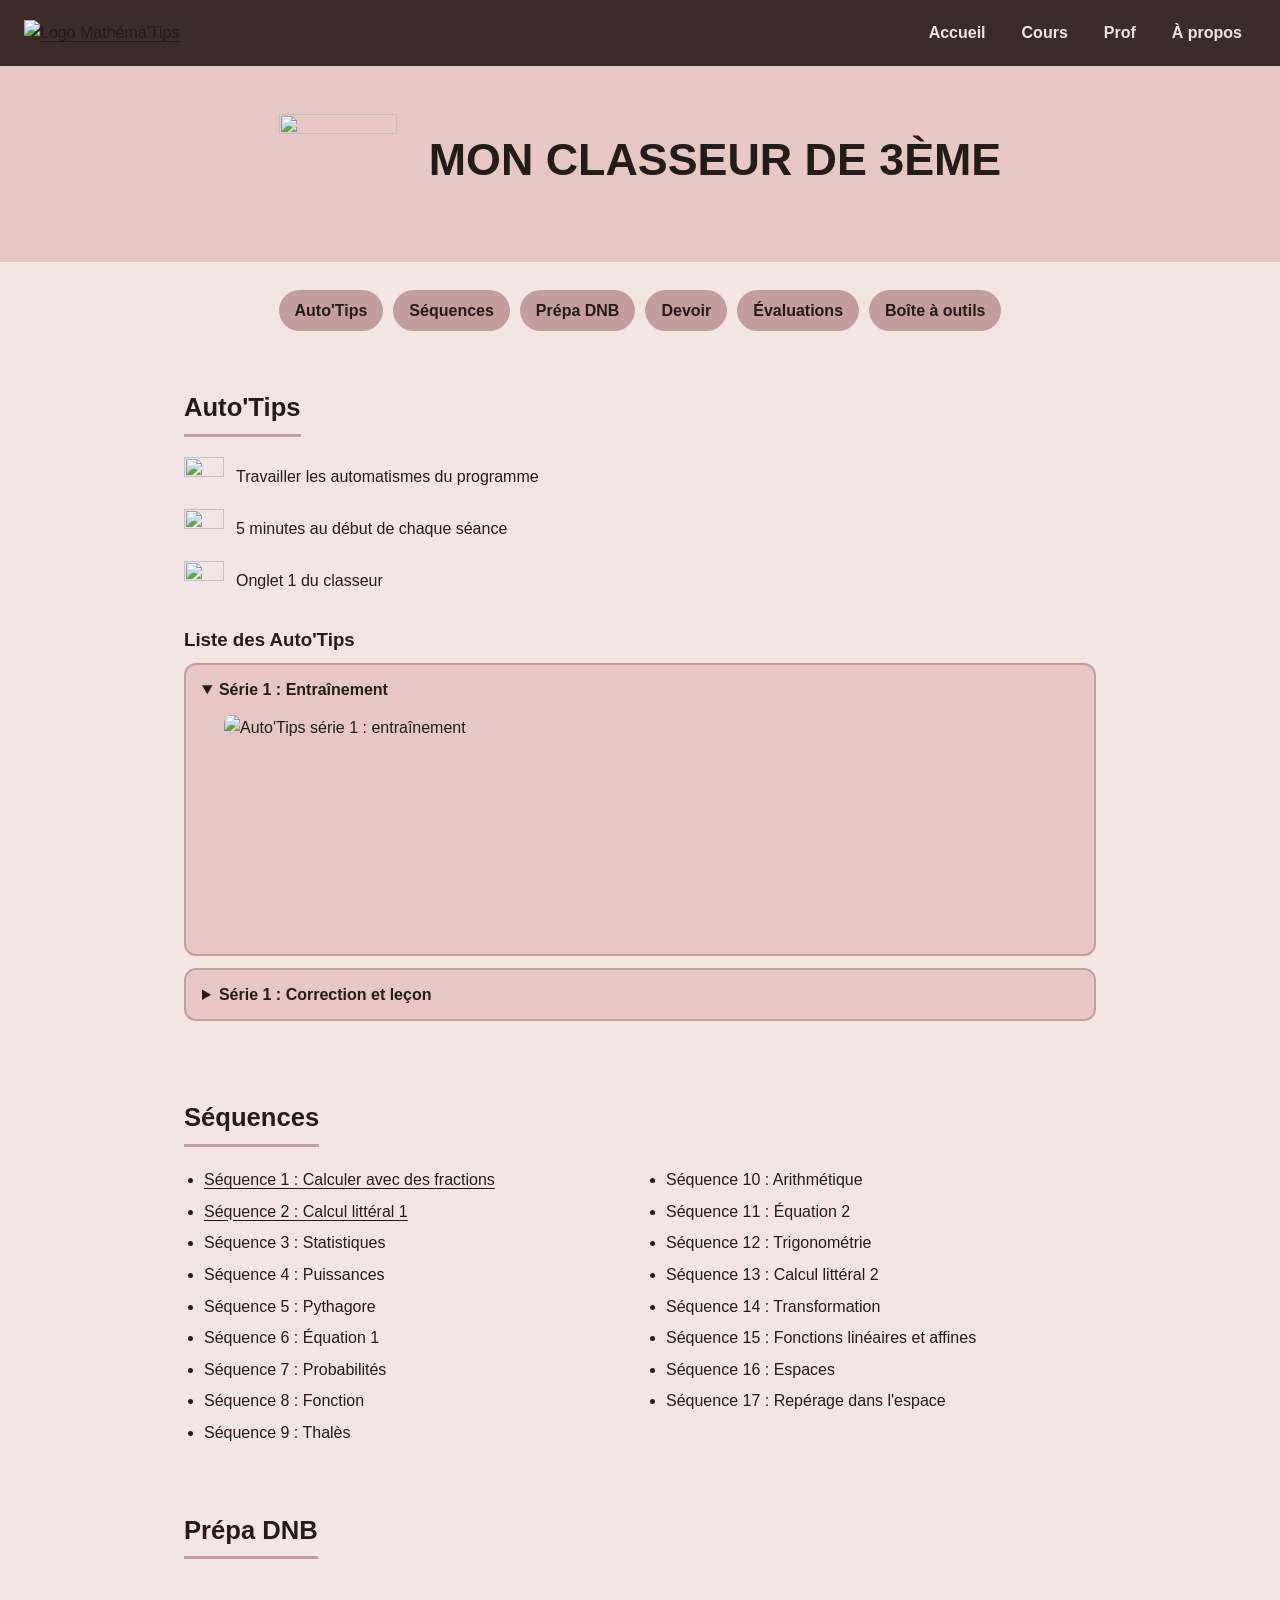
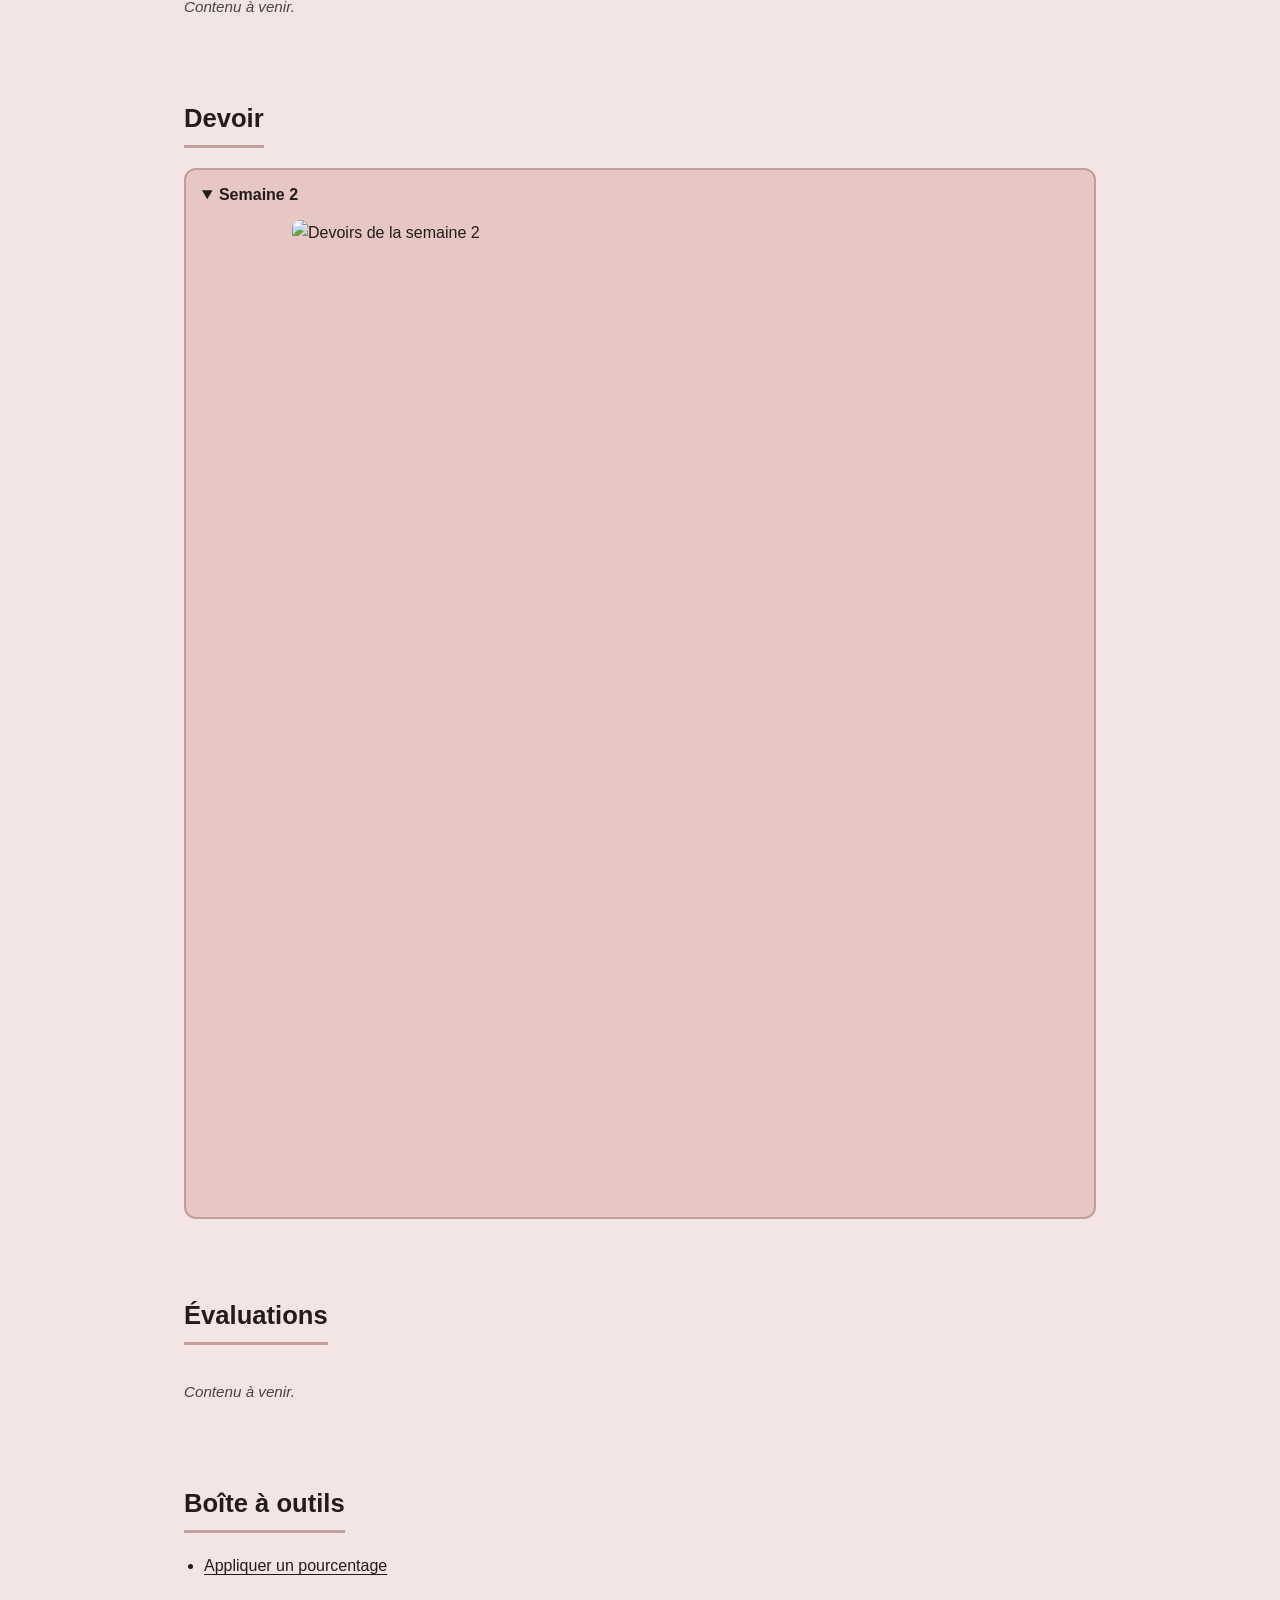
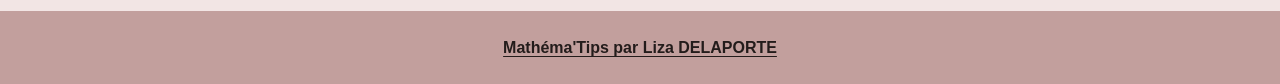
==== 3emes.html @ 60b7441e "Add files via upload" ====
<!DOCTYPE html>
<html lang="fr">
<head>
  <meta charset="UTF-8">
  <meta name="viewport" content="width=device-width, initial-scale=1">
  <title>TROISIEMES | Mathéma'Tips</title>
  <meta name="description" content="Mon classeur de 3ème : Auto'Tips, séquences, prépa DNB, devoirs, évaluations et boîte à outils.">
  <link rel="stylesheet" href="style.css">
</head>
<body>

<header class="entete">
  <a class="logo" href="index.html">
    <img src="https://static.wixstatic.com/media/4ec4a8_b7a7df6c0a60471f969b9adcae616a0a~mv2.png" alt="Logo Mathéma'Tips" width="149" height="69">
  </a>
  <nav aria-label="Navigation principale">
    <ul class="menu">
      <li><a href="index.html">Accueil</a></li>
      <li class="deroulant">
        <button type="button" aria-haspopup="true">Cours</button>
        <ul class="sous-menu">
          <li><a href="https://ldelaporte.wixsite.com/mathematips/6èmes">Sixièmes</a></li>
          <li><a href="3emes.html" aria-current="page">Troisièmes</a></li>
        </ul>
      </li>
      <li><a href="https://ldelaporte.wixsite.com/mathematips/prof">Prof</a></li>
      <li><a href="index.html#a-propos">À propos</a></li>
    </ul>
  </nav>
</header>

<main>
  <section class="bandeau">
    <img src="https://static.wixstatic.com/media/4ec4a8_e681b627da5448af9451e7aad03f72ad~mv2.png" alt="" width="118" height="100">
    <div>
      <h1>Mon classeur de 3ème</h1>
    </div>
  </section>

  <nav class="onglets" aria-label="Sections du classeur">
    <a class="bouton" href="#autotips">Auto'Tips</a>
    <a class="bouton" href="#sequences">Séquences</a>
    <a class="bouton" href="#dnb">Prépa DNB</a>
    <a class="bouton" href="#devoir">Devoir</a>
    <a class="bouton" href="#evaluations">Évaluations</a>
    <a class="bouton" href="#outils">Boîte à outils</a>
  </nav>

  <section class="bloc" id="autotips">
    <h2>Auto'Tips</h2>
    <ul class="infos">
      <li>
        <img src="https://static.wixstatic.com/media/4ec4a8_a27f746a0f774148a95a61ade4196f4c~mv2.png" alt="" width="40" height="40">
        Travailler les automatismes du programme
      </li>
      <li>
        <img src="https://static.wixstatic.com/media/4ec4a8_de969cd48232488badcb3eaf04cd1f40~mv2.png" alt="" width="40" height="40">
        5 minutes au début de chaque séance
      </li>
      <li>
        <img src="https://static.wixstatic.com/media/4ec4a8_eef4989827fd4c518d29576b4f78bf03~mv2.png" alt="" width="40" height="40">
        Onglet 1 du classeur
      </li>
    </ul>

    <h3>Liste des Auto'Tips</h3>
    <details open>
      <summary>Série 1 : Entraînement</summary>
      <img class="document" src="https://static.wixstatic.com/media/4ec4a8_577d3608cd4d4219a1d90b5d20caf598~mv2.png" alt="Auto'Tips série 1 : entraînement" width="832" height="227" loading="lazy">
    </details>
    <details>
      <summary>Série 1 : Correction et leçon</summary>
      <img class="document" src="https://static.wixstatic.com/media/4ec4a8_bd621c4a62314797ba9d3926647ea970~mv2.png" alt="Auto'Tips série 1 : correction et leçon" width="600" height="446" loading="lazy">
    </details>
  </section>

  <section class="bloc" id="sequences">
    <h2>Séquences</h2>
    <ul class="sequences">
      <li><a href="https://ldelaporte.wixsite.com/mathematips/sequence/sequence-1-calculer-avec-des-fractions">Séquence 1 : Calculer avec des fractions</a></li>
      <li><a href="https://ldelaporte.wixsite.com/mathematips/sequence/sequence-2-calcul-litteral-1">Séquence 2 : Calcul littéral 1</a></li>
      <li>Séquence 3 : Statistiques</li>
      <li>Séquence 4 : Puissances</li>
      <li>Séquence 5 : Pythagore</li>
      <li>Séquence 6 : Équation 1</li>
      <li>Séquence 7 : Probabilités</li>
      <li>Séquence 8 : Fonction</li>
      <li>Séquence 9 : Thalès</li>
      <li>Séquence 10 : Arithmétique</li>
      <li>Séquence 11 : Équation 2</li>
      <li>Séquence 12 : Trigonométrie</li>
      <li>Séquence 13 : Calcul littéral 2</li>
      <li>Séquence 14 : Transformation</li>
      <li>Séquence 15 : Fonctions linéaires et affines</li>
      <li>Séquence 16 : Espaces</li>
      <li>Séquence 17 : Repérage dans l'espace</li>
    </ul>
  </section>

  <section class="bloc" id="dnb">
    <h2>Prépa DNB</h2>
    <p class="bientot">Contenu à venir.</p>
  </section>

  <section class="bloc" id="devoir">
    <h2>Devoir</h2>
    <details open>
      <summary>Semaine 2</summary>
      <img class="document" src="https://static.wixstatic.com/media/4ec4a8_af2f9c30a60344fc99df328b8a131918~mv2.jpg" alt="Devoirs de la semaine 2" width="696" height="985" loading="lazy">
    </details>
  </section>

  <section class="bloc" id="evaluations">
    <h2>Évaluations</h2>
    <p class="bientot">Contenu à venir.</p>
  </section>

  <section class="bloc" id="outils">
    <h2>Boîte à outils</h2>
    <ul class="sequences">
      <li><a href="https://ldelaporte.wixsite.com/mathematips/3-lecons/pourcentage">Appliquer un pourcentage</a></li>
    </ul>
  </section>
</main>

<footer class="pied">
  <a href="index.html">Mathéma'Tips par Liza DELAPORTE</a>
</footer>

</body>
</html>
---- style.css ----
:root {
  --entete: #3D2B2A;   /* uniquement l'en-tête */
  --accent: #C29F9D;
  --rose: #E6C7C4;
  --fond: #F2E5E4;
  --texte: #231C1B;    /* texte courant (neutre très foncé, lisible) */
}
* { box-sizing: border-box; }
html { scroll-behavior: smooth; }
body {
  margin: 0;
  font-family: "Segoe UI", Roboto, Helvetica, Arial, sans-serif;
  line-height: 1.6;
  color: var(--texte);
  background: var(--fond);
}
img { max-width: 100%; height: auto; }
a { color: var(--texte); text-underline-offset: 3px; }
a:hover { text-decoration-thickness: 2px; }
:focus-visible { outline: 3px solid var(--texte); outline-offset: 2px; }

/* En-tête (seul endroit où #3D2B2A est utilisé) */
.entete {
  display: flex; flex-wrap: wrap; align-items: center; justify-content: space-between;
  gap: 12px; padding: 12px 24px;
  background: var(--entete);
  position: sticky; top: 0; z-index: 10;
}
.entete :focus-visible { outline-color: var(--fond); }
.menu, .sous-menu { list-style: none; margin: 0; padding: 0; }
.menu { display: flex; gap: 8px; flex-wrap: wrap; }
.menu a, .menu button {
  display: block; padding: 8px 14px; border: 0; background: none;
  font: inherit; font-weight: 600; text-decoration: none; color: var(--fond);
  cursor: pointer; border-radius: 6px;
}
.menu a:hover, .menu button:hover { background: var(--accent); color: var(--texte); }
.deroulant { position: relative; }
.sous-menu {
  display: none; position: absolute; left: 0; top: 100%; min-width: 160px;
  background: var(--entete); border: 1px solid var(--accent); border-radius: 8px; padding: 6px;
}
.deroulant:hover .sous-menu, .deroulant:focus-within .sous-menu { display: block; }

/* Bandeau d'accueil */
.bandeau {
  display: flex; flex-wrap: wrap; align-items: center; justify-content: center;
  gap: 32px; padding: 48px 24px; text-align: center;
  background: var(--rose);
}
.bandeau h1 { margin: 0 0 8px; font-size: clamp(1.8rem, 5vw, 2.8rem); text-transform: uppercase; }
.bandeau p { margin: 0; font-size: 1.15rem; }

/* Blocs */
.bloc { max-width: 960px; margin: 0 auto; padding: 32px 24px; }
.bloc h2 {
  margin: 0 0 20px; font-size: 1.6rem;
  padding-bottom: 6px; border-bottom: 3px solid var(--accent); display: inline-block;
}
.grille { display: grid; grid-template-columns: repeat(auto-fit, minmax(190px, 1fr)); gap: 20px; }
.carte {
  background: var(--rose); border: 2px solid var(--accent); border-radius: 12px;
  padding: 20px; text-align: center;
  display: flex; flex-direction: column; align-items: center; gap: 8px;
}
.carte h3 { margin: 0; font-size: 1.1rem; }
.carte-seule { max-width: 260px; }
.bouton {
  display: inline-block; margin-top: 4px; padding: 8px 16px; border-radius: 999px;
  background: var(--accent); color: var(--texte); font-weight: 600; text-decoration: none;
}
.bouton:hover { background: var(--texte); color: var(--fond); }
.bientot { font-size: 0.95rem; font-style: italic; opacity: 0.8; }

/* À propos */
.apropos-contenu { display: flex; flex-wrap: wrap; gap: 32px; align-items: flex-start; }
.portrait { border-radius: 12px; border: 4px solid var(--accent); }
.texte { flex: 1 1 320px; max-width: 70ch; }
.texte h3 { margin: 0 0 4px; }
.texte h4 { margin: 24px 0 4px; }
.reseaux { display: flex; gap: 16px; margin: 0 0 12px; }

/* Pied */
.pied { text-align: center; padding: 24px; background: var(--accent); }
.pied a { font-weight: 600; }

@media (prefers-reduced-motion: reduce) { html { scroll-behavior: auto; } }

/* Page 3èmes */
.onglets { display: flex; flex-wrap: wrap; gap: 10px; justify-content: center; padding: 24px; }
.infos { list-style: none; margin: 0 0 20px; padding: 0; display: grid; gap: 12px; }
.infos li { display: flex; align-items: center; gap: 12px; }
.bloc h3 { margin: 24px 0 8px; }
details { background: var(--rose); border: 2px solid var(--accent); border-radius: 12px; padding: 12px 16px; margin-bottom: 12px; }
summary { cursor: pointer; font-weight: 600; }
.document { display: block; margin: 12px auto 0; border-radius: 8px; }
.sequences { margin: 0; padding-left: 20px; columns: 2 280px; column-gap: 32px; }
.sequences li { margin-bottom: 6px; }
.menu a[aria-current="page"] { background: var(--accent); color: var(--texte); }
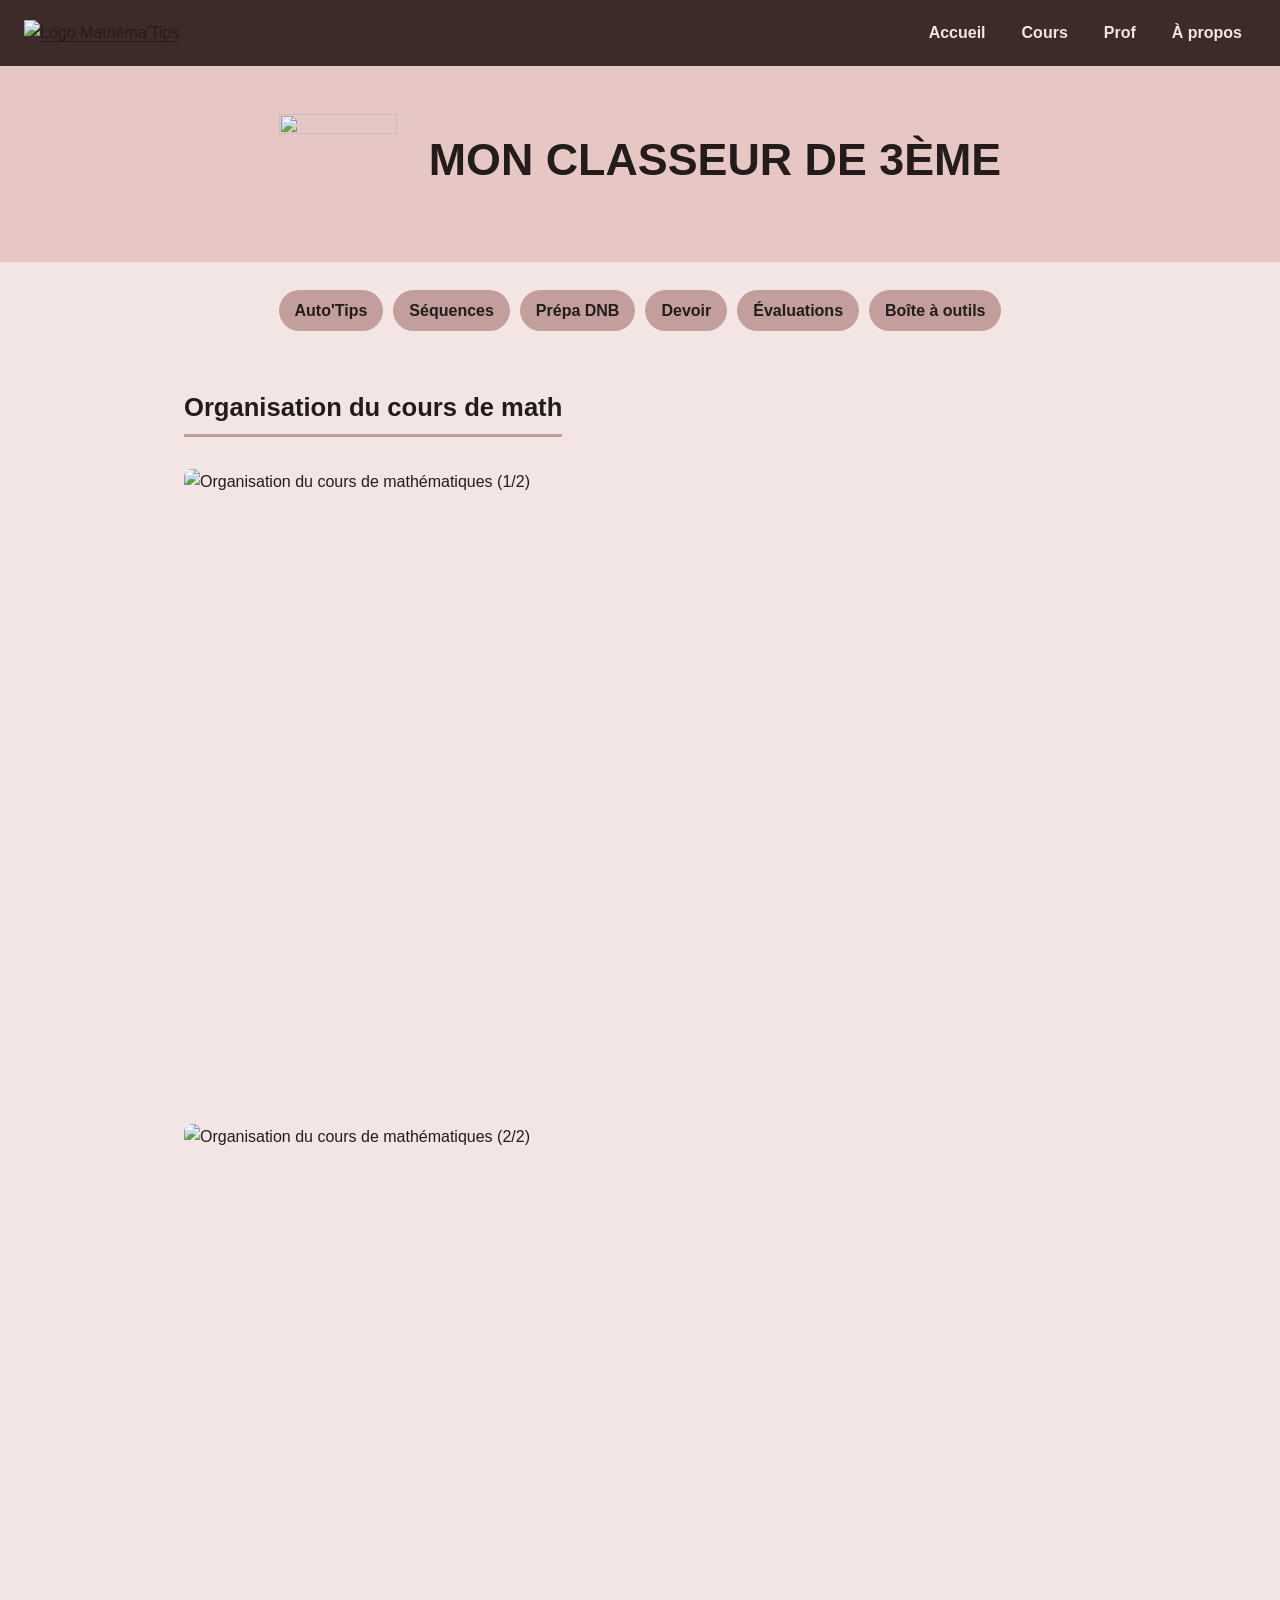
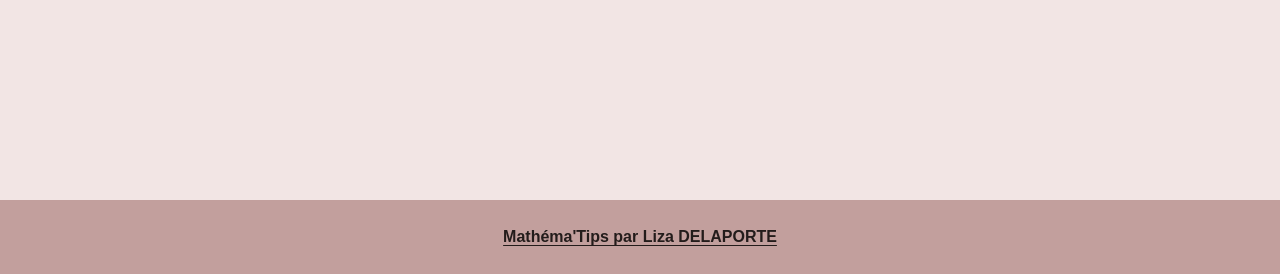
==== commit cbb148ac: "Add files via upload" ====
--- a/3emes.html
+++ b/3emes.html
@@ -6,6 +6,7 @@
   <title>TROISIEMES | Mathéma'Tips</title>
   <meta name="description" content="Mon classeur de 3ème : Auto'Tips, séquences, prépa DNB, devoirs, évaluations et boîte à outils.">
   <link rel="stylesheet" href="style.css">
+  <noscript><style>.panneau[hidden]{display:block}</style></noscript>
 </head>
 <body>
 
@@ -38,15 +39,21 @@
   </section>
 
   <nav class="onglets" aria-label="Sections du classeur">
-    <a class="bouton" href="#autotips">Auto'Tips</a>
-    <a class="bouton" href="#sequences">Séquences</a>
-    <a class="bouton" href="#dnb">Prépa DNB</a>
-    <a class="bouton" href="#devoir">Devoir</a>
-    <a class="bouton" href="#evaluations">Évaluations</a>
-    <a class="bouton" href="#outils">Boîte à outils</a>
+    <button type="button" class="bouton" data-cible="autotips" aria-controls="autotips" aria-pressed="false">Auto'Tips</button>
+    <button type="button" class="bouton" data-cible="sequences" aria-controls="sequences" aria-pressed="false">Séquences</button>
+    <button type="button" class="bouton" data-cible="dnb" aria-controls="dnb" aria-pressed="false">Prépa DNB</button>
+    <button type="button" class="bouton" data-cible="devoir" aria-controls="devoir" aria-pressed="false">Devoir</button>
+    <button type="button" class="bouton" data-cible="evaluations" aria-controls="evaluations" aria-pressed="false">Évaluations</button>
+    <button type="button" class="bouton" data-cible="outils" aria-controls="outils" aria-pressed="false">Boîte à outils</button>
   </nav>
 
-  <section class="bloc" id="autotips">
+  <section class="bloc panneau" id="organisation">
+    <h2>Organisation du cours de math</h2>
+    <img class="document" src="https://static.wixstatic.com/media/4ec4a8_49825dbbe3c74208b4dca1ae5027e9bb~mv2.png" alt="Organisation du cours de mathématiques (1/2)" width="980" height="691">
+    <img class="document" src="https://static.wixstatic.com/media/4ec4a8_c827980de8a249ddb03865cbbd0137b8~mv2.png" alt="Organisation du cours de mathématiques (2/2)" width="980" height="692" loading="lazy">
+  </section>
+
+  <section class="bloc panneau" id="autotips" hidden>
     <h2>Auto'Tips</h2>
     <ul class="infos">
       <li>
@@ -74,7 +81,7 @@
     </details>
   </section>
 
-  <section class="bloc" id="sequences">
+  <section class="bloc panneau" id="sequences" hidden>
     <h2>Séquences</h2>
     <ul class="sequences">
       <li><a href="https://ldelaporte.wixsite.com/mathematips/sequence/sequence-1-calculer-avec-des-fractions">Séquence 1 : Calculer avec des fractions</a></li>
@@ -97,12 +104,12 @@
     </ul>
   </section>
 
-  <section class="bloc" id="dnb">
+  <section class="bloc panneau" id="dnb" hidden>
     <h2>Prépa DNB</h2>
     <p class="bientot">Contenu à venir.</p>
   </section>
 
-  <section class="bloc" id="devoir">
+  <section class="bloc panneau" id="devoir" hidden>
     <h2>Devoir</h2>
     <details open>
       <summary>Semaine 2</summary>
@@ -110,12 +117,12 @@
     </details>
   </section>
 
-  <section class="bloc" id="evaluations">
+  <section class="bloc panneau" id="evaluations" hidden>
     <h2>Évaluations</h2>
     <p class="bientot">Contenu à venir.</p>
   </section>
 
-  <section class="bloc" id="outils">
+  <section class="bloc panneau" id="outils" hidden>
     <h2>Boîte à outils</h2>
     <ul class="sequences">
       <li><a href="https://ldelaporte.wixsite.com/mathematips/3-lecons/pourcentage">Appliquer un pourcentage</a></li>
@@ -127,5 +134,30 @@
   <a href="index.html">Mathéma'Tips par Liza DELAPORTE</a>
 </footer>
 
+<script>
+(function () {
+  var boutons = document.querySelectorAll('.onglets [data-cible]');
+  var panneaux = document.querySelectorAll('.panneau');
+
+  function afficher(id) {
+    panneaux.forEach(function (p) { p.hidden = (p.id !== id); });
+    boutons.forEach(function (b) {
+      b.setAttribute('aria-pressed', b.dataset.cible === id ? 'true' : 'false');
+    });
+  }
+
+  boutons.forEach(function (b) {
+    b.addEventListener('click', function () {
+      afficher(b.dataset.cible);
+      history.replaceState(null, '', '#' + b.dataset.cible);
+    });
+  });
+
+  // Ouverture directe via une adresse du type 3emes.html#sequences
+  var id = location.hash.slice(1);
+  if (id && document.querySelector('.onglets [data-cible="' + id + '"]')) afficher(id);
+})();
+</script>
+
 </body>
 </html>
--- a/style.css
+++ b/style.css
@@ -97,3 +97,8 @@
 .sequences { margin: 0; padding-left: 20px; columns: 2 280px; column-gap: 32px; }
 .sequences li { margin-bottom: 6px; }
 .menu a[aria-current="page"] { background: var(--accent); color: var(--texte); }
+
+/* Onglets de la page 3èmes */
+.onglets .bouton { border: 0; font: inherit; font-weight: 600; cursor: pointer; }
+.onglets .bouton[aria-pressed="true"] { background: var(--texte); color: var(--fond); }
+.panneau[hidden] { display: none; }
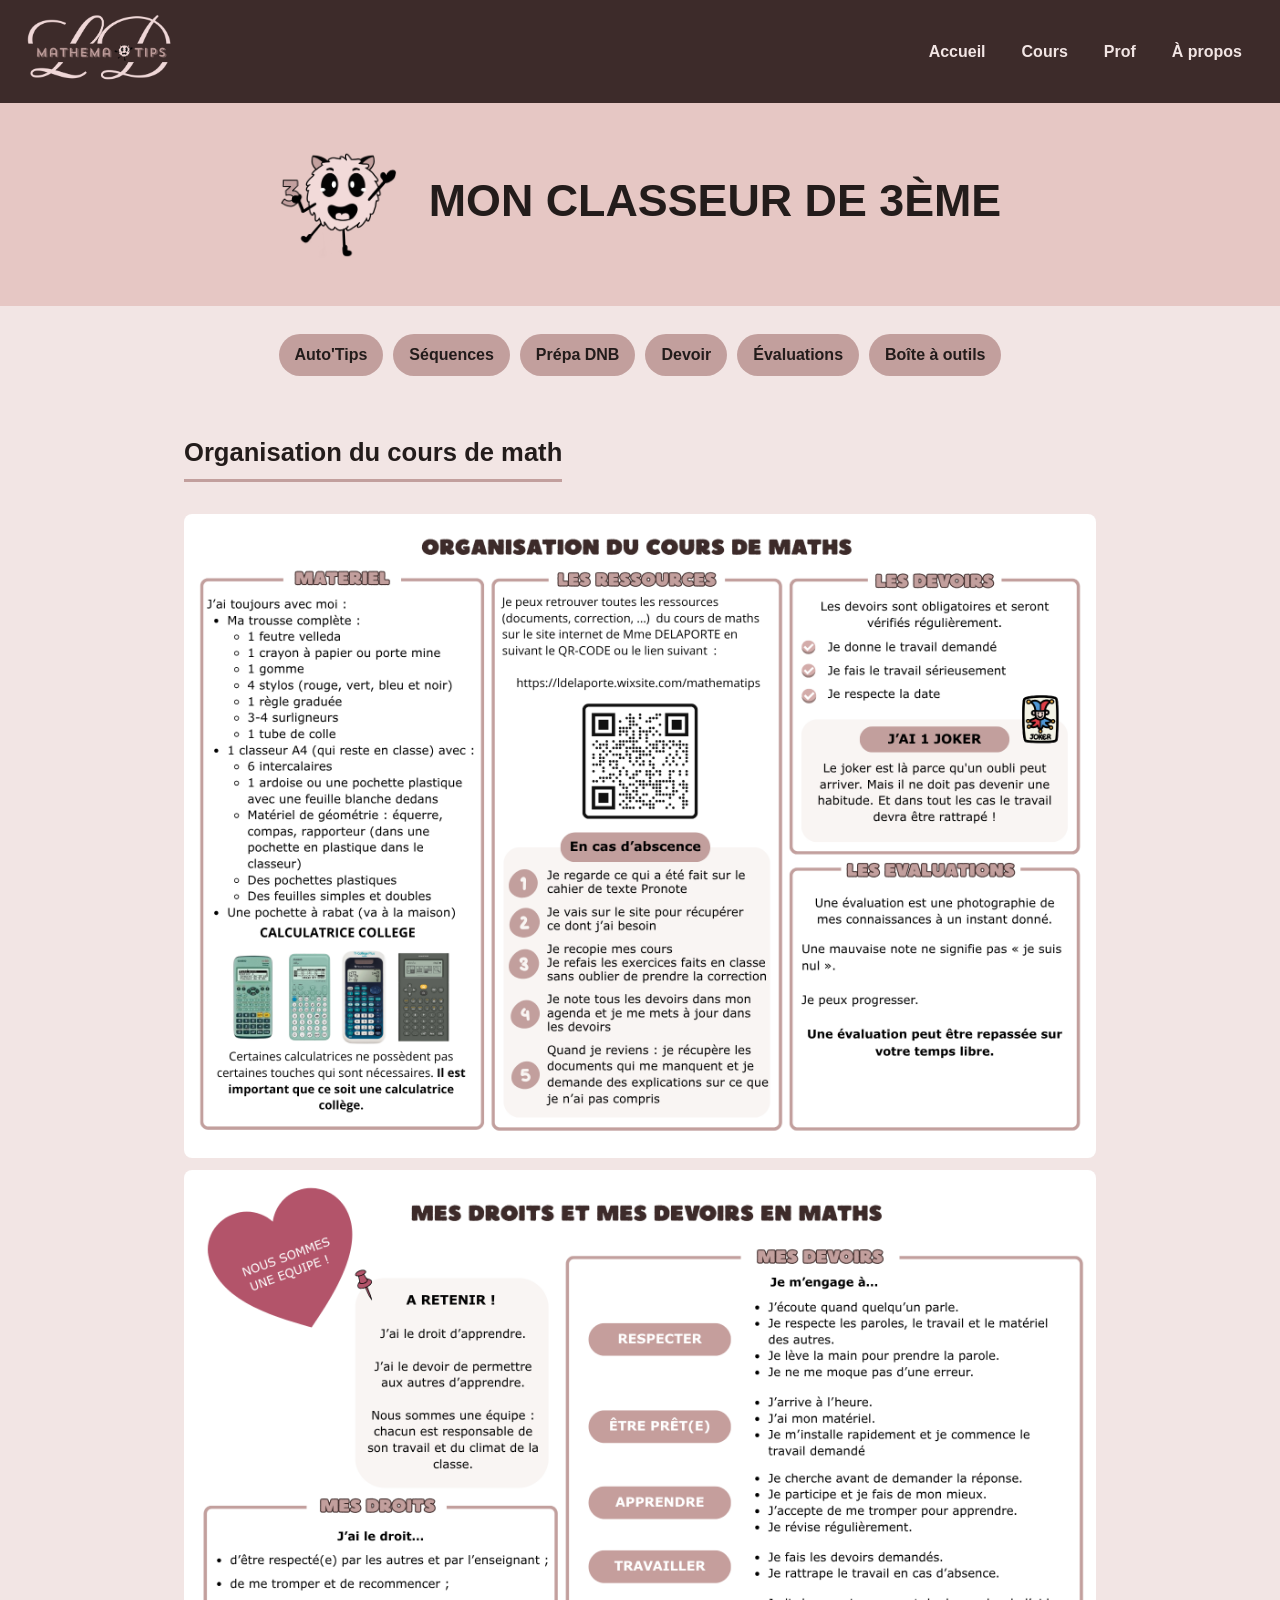
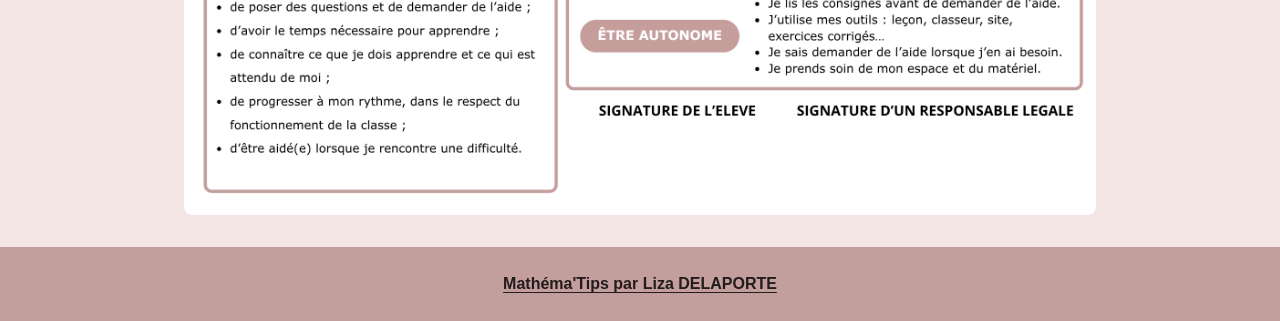
==== commit ea834e0e: "Add files via upload" ====
--- a/3emes.html
+++ b/3emes.html
@@ -12,7 +12,7 @@
 
 <header class="entete">
   <a class="logo" href="index.html">
-    <img src="https://static.wixstatic.com/media/4ec4a8_b7a7df6c0a60471f969b9adcae616a0a~mv2.png" alt="Logo Mathéma'Tips" width="149" height="69">
+    <img src="images/commun/logo.png" alt="Logo Mathéma'Tips" width="149" height="69">
   </a>
   <nav aria-label="Navigation principale">
     <ul class="menu">
@@ -32,7 +32,7 @@
 
 <main>
   <section class="bandeau">
-    <img src="https://static.wixstatic.com/media/4ec4a8_e681b627da5448af9451e7aad03f72ad~mv2.png" alt="" width="118" height="100">
+    <img src="images/commun/icone-3eme.png" alt="" width="118" height="100">
     <div>
       <h1>Mon classeur de 3ème</h1>
     </div>
@@ -49,36 +49,53 @@
 
   <section class="bloc panneau" id="organisation">
     <h2>Organisation du cours de math</h2>
-    <img class="document" src="https://static.wixstatic.com/media/4ec4a8_49825dbbe3c74208b4dca1ae5027e9bb~mv2.png" alt="Organisation du cours de mathématiques (1/2)" width="980" height="691">
-    <img class="document" src="https://static.wixstatic.com/media/4ec4a8_c827980de8a249ddb03865cbbd0137b8~mv2.png" alt="Organisation du cours de mathématiques (2/2)" width="980" height="692" loading="lazy">
+    <img class="document" src="images/3emes/organisation-1.png" alt="Organisation du cours de mathématiques (1/2)" width="980" height="691">
+    <img class="document" src="images/3emes/organisation-2.png" alt="Organisation du cours de mathématiques (2/2)" width="980" height="692" loading="lazy">
   </section>
 
   <section class="bloc panneau" id="autotips" hidden>
     <h2>Auto'Tips</h2>
     <ul class="infos">
       <li>
-        <img src="https://static.wixstatic.com/media/4ec4a8_a27f746a0f774148a95a61ade4196f4c~mv2.png" alt="" width="40" height="40">
+        <img src="images/3emes/icone-automatismes.png" alt="" width="40" height="40">
         Travailler les automatismes du programme
       </li>
       <li>
-        <img src="https://static.wixstatic.com/media/4ec4a8_de969cd48232488badcb3eaf04cd1f40~mv2.png" alt="" width="40" height="40">
+        <img src="images/3emes/icone-temps.png" alt="" width="40" height="40">
         5 minutes au début de chaque séance
       </li>
       <li>
-        <img src="https://static.wixstatic.com/media/4ec4a8_eef4989827fd4c518d29576b4f78bf03~mv2.png" alt="" width="40" height="40">
+        <img src="images/3emes/icone-classeur.png" alt="" width="40" height="40">
         Onglet 1 du classeur
       </li>
     </ul>
 
-    <h3>Liste des Auto'Tips</h3>
-    <details open>
-      <summary>Série 1 : Entraînement</summary>
-      <img class="document" src="https://static.wixstatic.com/media/4ec4a8_577d3608cd4d4219a1d90b5d20caf598~mv2.png" alt="Auto'Tips série 1 : entraînement" width="832" height="227" loading="lazy">
-    </details>
-    <details>
-      <summary>Série 1 : Correction et leçon</summary>
-      <img class="document" src="https://static.wixstatic.com/media/4ec4a8_bd621c4a62314797ba9d3926647ea970~mv2.png" alt="Auto'Tips série 1 : correction et leçon" width="600" height="446" loading="lazy">
-    </details>
+    <h3>Choisis une série</h3>
+    <div class="selecteurs">
+      <label for="autotips-serie">Série
+        <select id="autotips-serie"></select>
+      </label>
+    </div>
+
+    <div id="autotips-zone" hidden>
+      <h3 id="autotips-titre"></h3>
+      <ol id="autotips-questions" class="questions"></ol>
+      <div class="actions">
+        <button type="button" id="autotips-correction-btn" class="bouton bouton-action" aria-expanded="false">Afficher la correction</button>
+        <button type="button" id="autotips-nouveau" class="bouton bouton-action">Nouvelles questions</button>
+      </div>
+    </div>
+
+    <h3>Leçon</h3>
+    <div class="selecteurs">
+      <label for="autotips-lecon">Auto'Tips (leçons) liés à cette série
+        <select id="autotips-lecon" disabled></select>
+      </label>
+    </div>
+    <figure id="autotips-lecon-figure" class="autotips-figure" hidden>
+      <img id="autotips-lecon-image" class="document" src="" alt="" width="600" height="446">
+      <p id="autotips-lecon-absent" class="bientot" hidden>Cet Auto'Tips n'est pas encore disponible.</p>
+    </figure>
   </section>
 
   <section class="bloc panneau" id="sequences" hidden>
@@ -113,7 +130,7 @@
     <h2>Devoir</h2>
     <details open>
       <summary>Semaine 2</summary>
-      <img class="document" src="https://static.wixstatic.com/media/4ec4a8_af2f9c30a60344fc99df328b8a131918~mv2.jpg" alt="Devoirs de la semaine 2" width="696" height="985" loading="lazy">
+      <img class="document" src="images/3emes/devoirs/semaine-2.jpg" alt="Devoirs de la semaine 2" width="696" height="985" loading="lazy">
     </details>
   </section>
 
@@ -157,7 +174,9 @@
   var id = location.hash.slice(1);
   if (id && document.querySelector('.onglets [data-cible="' + id + '"]')) afficher(id);
 })();
+
 </script>
+<script src="autotips.js"></script>
 
 </body>
 </html>
--- a/style.css
+++ b/style.css
@@ -102,3 +102,36 @@
 .onglets .bouton { border: 0; font: inherit; font-weight: 600; cursor: pointer; }
 .onglets .bouton[aria-pressed="true"] { background: var(--texte); color: var(--fond); }
 .panneau[hidden] { display: none; }
+
+/* Sélecteurs Auto'Tips */
+.selecteurs { display: flex; flex-wrap: wrap; gap: 16px; margin-bottom: 16px; }
+.selecteurs label { display: flex; flex-direction: column; gap: 4px; font-weight: 600; }
+.selecteurs select {
+  font: inherit; padding: 8px 12px; min-width: 140px;
+  border: 2px solid var(--accent); border-radius: 8px; background: var(--rose); color: var(--texte);
+}
+.autotips-figure { margin: 0 0 20px; }
+.document[hidden] { display: none; }
+
+/* Bouton d'action (correction) */
+.bouton-action { border: 0; font: inherit; font-weight: 600; cursor: pointer; margin-bottom: 12px; }
+.bouton-action[aria-expanded="true"] { background: var(--texte); color: var(--fond); }
+.selecteurs select:disabled { opacity: 0.6; cursor: not-allowed; }
+
+/* Auto'Tips : questions générées */
+.questions { list-style: decimal; padding-left: 1.4em; display: grid; gap: 14px; margin: 0 0 16px; }
+.questions li { background: var(--rose); border: 2px solid var(--accent); border-radius: 12px; padding: 14px 16px; }
+.questions li::marker { font-weight: 700; }
+.enonce { margin-bottom: 10px; }
+.champ-reponse {
+  width: 100%; max-width: 420px; font: inherit; padding: 8px 12px;
+  border: 2px solid var(--accent); border-radius: 8px; background: var(--fond); color: var(--texte);
+}
+.reponse { margin-top: 10px; padding: 8px 12px; border-left: 4px solid var(--texte); background: var(--fond); border-radius: 4px; }
+.actions { display: flex; flex-wrap: wrap; gap: 10px; }
+.frac { display: inline-flex; flex-direction: column; align-items: center; vertical-align: middle; margin: 0 0.15em; line-height: 1.15; font-size: 0.95em; }
+.frac > span:first-child { border-bottom: 1.5px solid currentColor; padding: 0 0.25em 0.05em; }
+.frac > span:last-child { padding: 0.05em 0.25em 0; }
+.tableau-prop { border-collapse: collapse; margin-top: 8px; background: var(--fond); }
+.tableau-prop th, .tableau-prop td { border: 1px solid var(--accent); padding: 6px 12px; text-align: center; }
+.tableau-prop th { text-align: left; background: var(--accent); }
